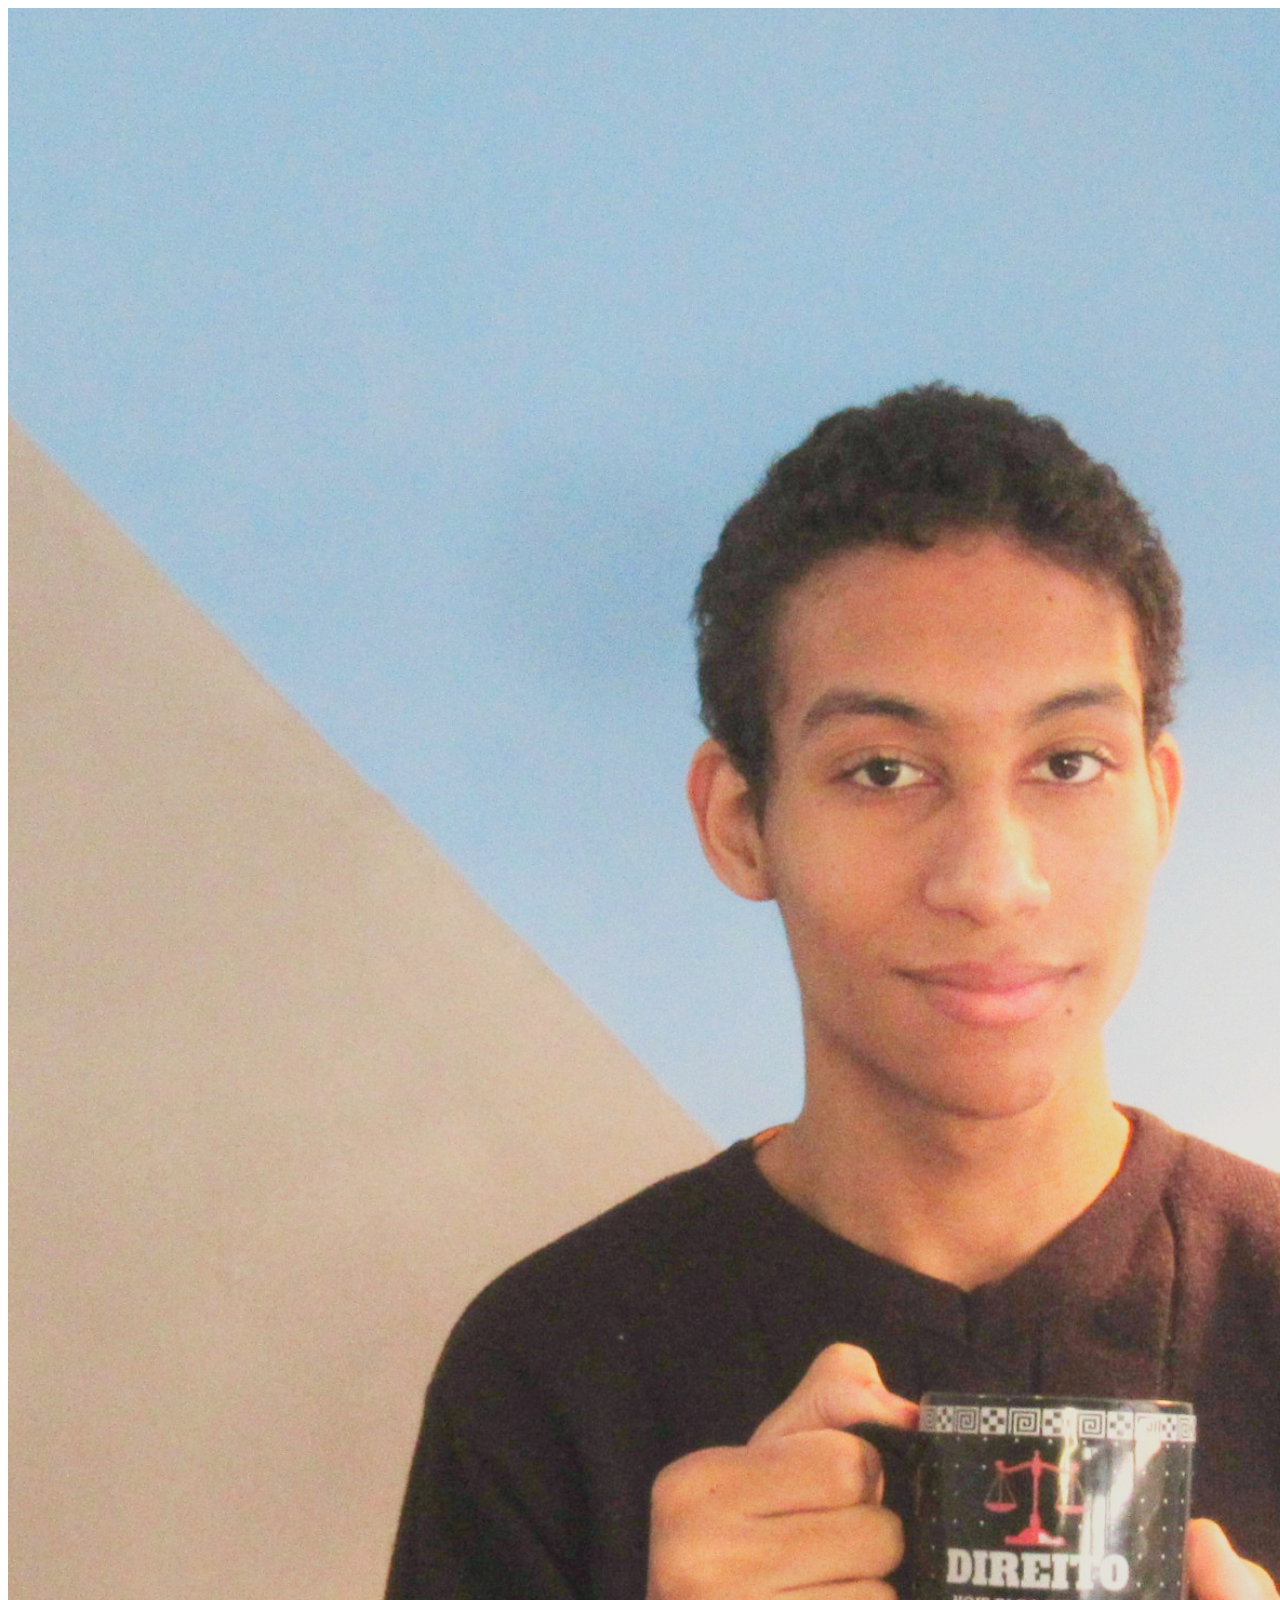
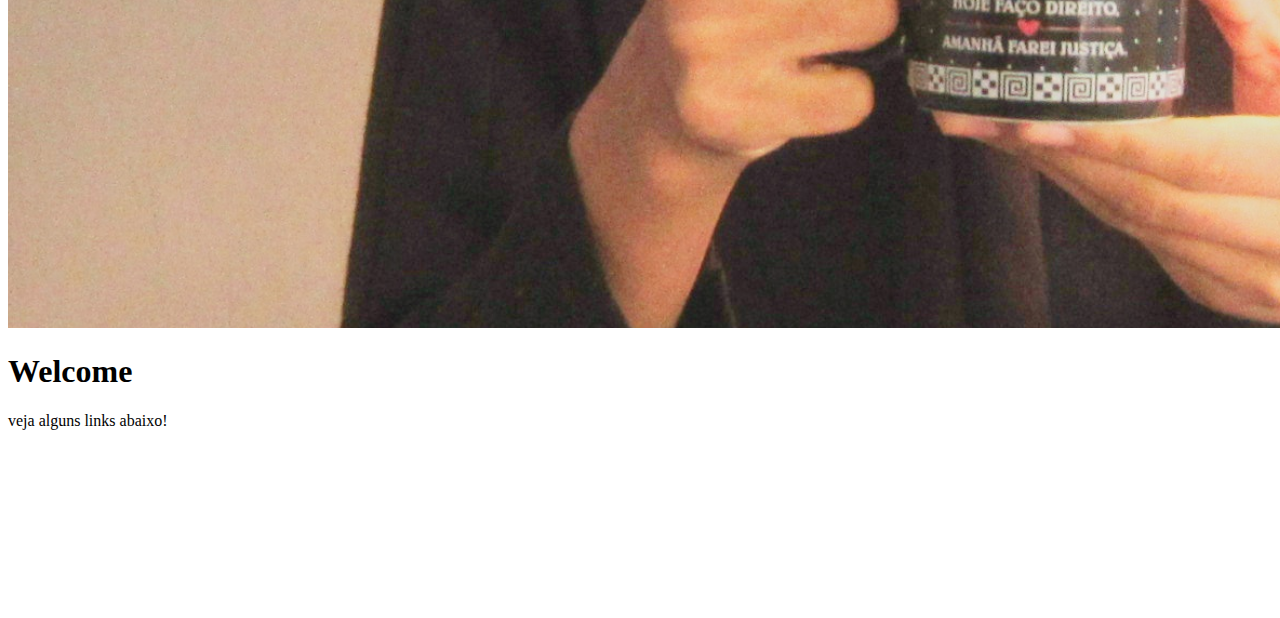
==== index.html @ 9b9a011a "Add files via upload" ====
<!DOCTYPE html>
<html lang="pt-br">

<head>
    <meta charset="UTF-8">
    <meta http-equiv="X-UA-Compatible" content="IE=edge">
    <style>
        @import url('https://fonts.googleapis.com/css2?family=Lobster&display=swap');
    </style>
    <style>
        @import url('https://fonts.googleapis.com/css2?family=Lobster&family=Syncopate&display=swap');
    </style>
    <link href="https://unpkg.com/aos@2.3.1/dist/aos.css" rel="stylesheet">
    <meta name="viewport" content="width=device-width, initial-scale=1.0">
    <link rel="stylesheet" href="style.css">
    <title>Douglas Amaro</title>
</head>

<body>
    <!-- aqui se inicia o cabeçalho da página, com a sua foto e com o titulo -->
    <div class="inicio">
        <div>
            <img src="eu.png" alt="eu" class="img">
        </div>
        <div class="neon">
            <h1>Welcome</h1>
            <p>veja alguns links abaixo!</p>
        </div>
    </div>



    <!-- aqui começa os links -->
    <div class=" links">
        <div class="link" data-aos="fade-up">
            <a href="https://github.com/douglasamaro" class="botao">GitHub</a>
        </div>
        <div class="link" data-aos="fade-up">
            <a href="mailto:douglaslaurindo288@gmail.com?Subject=Título%20da%20mensagem" target="_blank"
                class="botao">Email decontato</a>
        </div>
        <div class="link" data-aos="fade-up">
            <a href="https://github.com/douglasamaro/links" class="botao">Esse Código</a>
        </div>
        <div class="link" data-aos="fade-up">
            <a href="https://www.bible.com/pt/bible/111/GEN.1.NIV" class="botao">Vai ler a Bíblia</a>
        </div>
    </div>



    <!-- aqui se inicia as funções em js e integrações com a biblioteca AOS -->
    <script>
        window.scroll({
            top: 400,
            behavior: "smooth"
        });
    </script>
    <script src="https://unpkg.com/aos@2.3.1/dist/aos.js"></script>
    <script>
        AOS.init();
    </script>
</body>

</html>
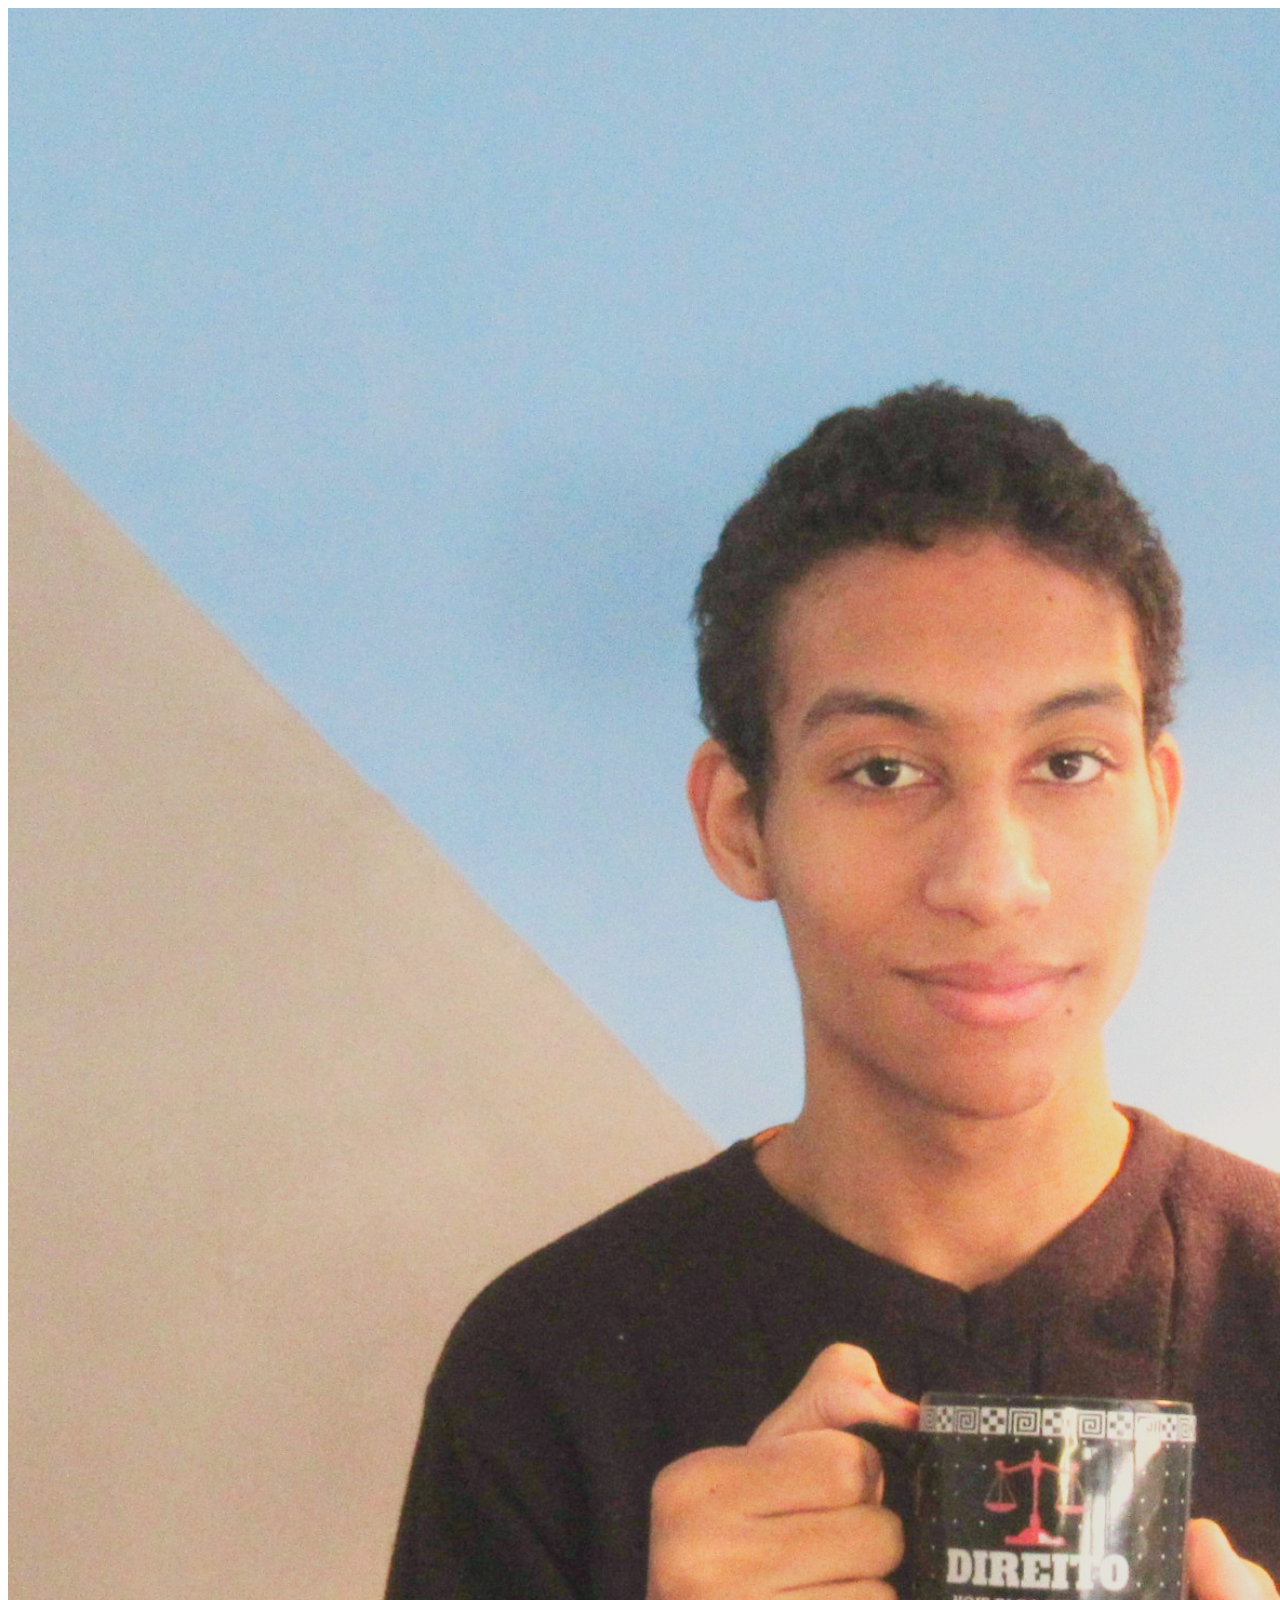
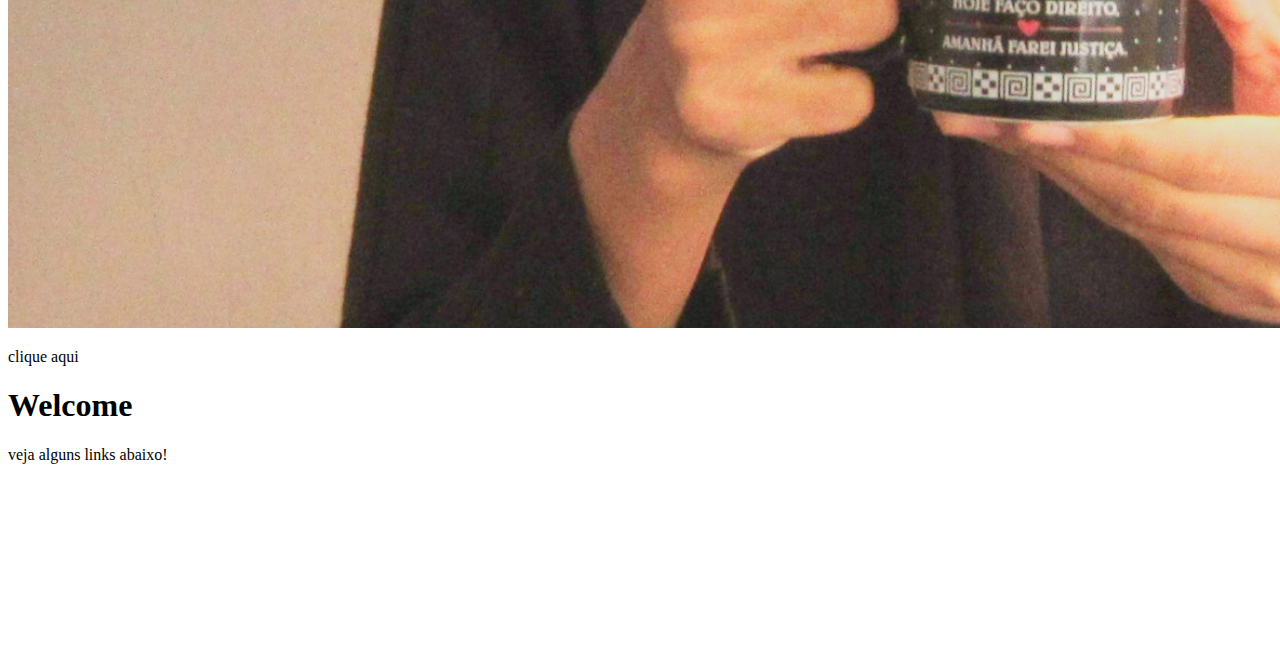
==== commit 44dae552: "Update index.html" ====
--- a/index.html
+++ b/index.html
@@ -22,7 +22,8 @@
         <div>
             <img src="eu.png" alt="eu" class="img">
         </div>
-        <div class="neon">
+        <div class="neon" onclick="clicar()">
+             <p>clique aqui</p>
             <h1>Welcome</h1>
             <p>veja alguns links abaixo!</p>
         </div>
@@ -51,10 +52,13 @@
 
     <!-- aqui se inicia as funções em js e integrações com a biblioteca AOS -->
     <script>
-        window.scroll({
-            top: 400,
-            behavior: "smooth"
-        });
+
+        function clicar() {
+            window.scroll({
+                top: 600,
+                behavior: "smooth"
+            });
+        }
     </script>
     <script src="https://unpkg.com/aos@2.3.1/dist/aos.js"></script>
     <script>
@@ -62,4 +66,4 @@
     </script>
 </body>
 
-</html>+</html>
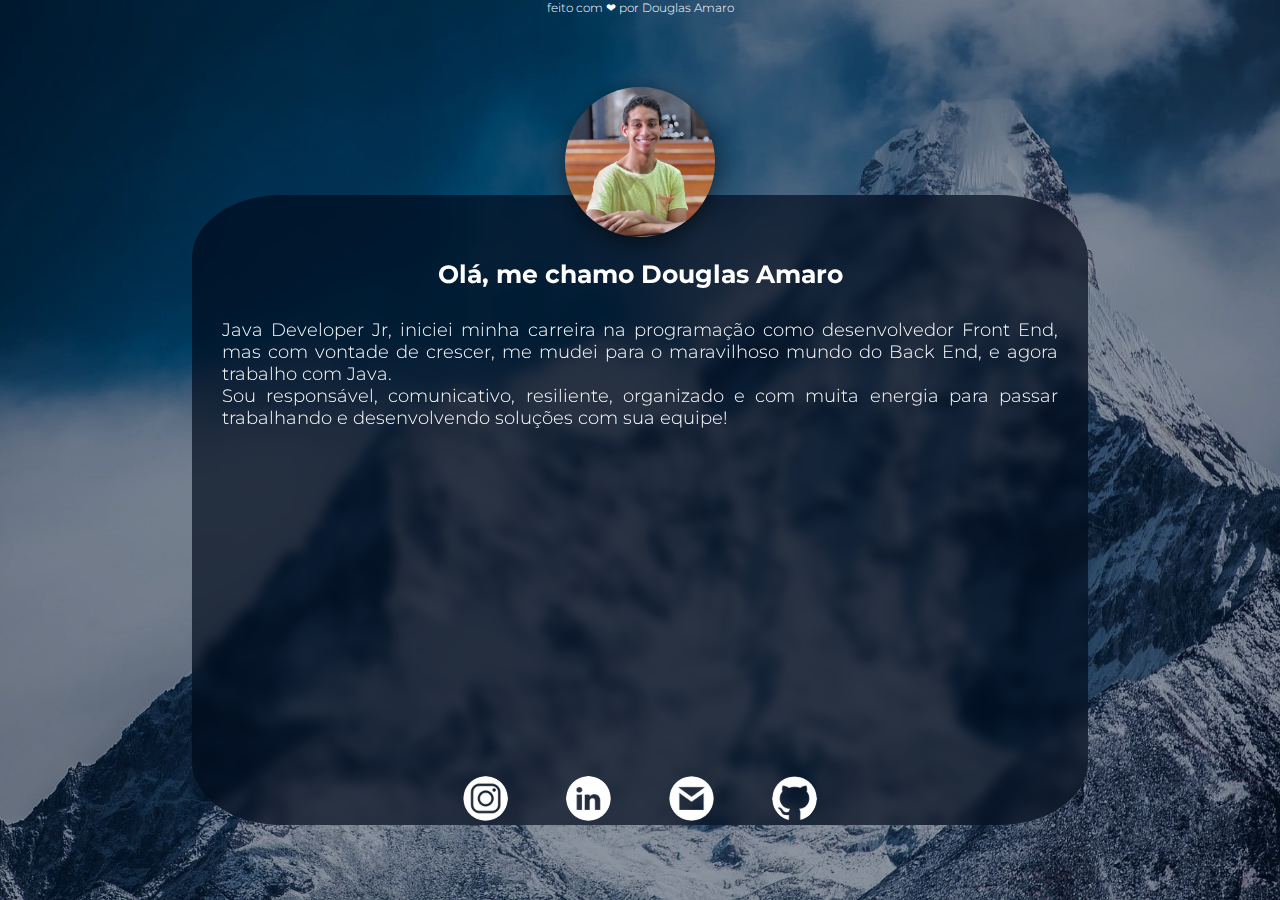
==== commit 1f3b4927: "Add files via upload" ====
--- a/index.html
+++ b/index.html
@@ -1,69 +1,34 @@
-<!DOCTYPE html>
-<html lang="pt-br">
-
-<head>
-    <meta charset="UTF-8">
-    <meta http-equiv="X-UA-Compatible" content="IE=edge">
-    <style>
-        @import url('https://fonts.googleapis.com/css2?family=Lobster&display=swap');
-    </style>
-    <style>
-        @import url('https://fonts.googleapis.com/css2?family=Lobster&family=Syncopate&display=swap');
-    </style>
-    <link href="https://unpkg.com/aos@2.3.1/dist/aos.css" rel="stylesheet">
-    <meta name="viewport" content="width=device-width, initial-scale=1.0">
-    <link rel="stylesheet" href="style.css">
-    <title>Douglas Amaro</title>
-</head>
-
-<body>
-    <!-- aqui se inicia o cabeçalho da página, com a sua foto e com o titulo -->
-    <div class="inicio">
-        <div>
-            <img src="eu.png" alt="eu" class="img">
-        </div>
-        <div class="neon" onclick="clicar()">
-             <p>clique aqui</p>
-            <h1>Welcome</h1>
-            <p>veja alguns links abaixo!</p>
-        </div>
-    </div>
-
-
-
-    <!-- aqui começa os links -->
-    <div class=" links">
-        <div class="link" data-aos="fade-up">
-            <a href="https://github.com/douglasamaro" class="botao">GitHub</a>
-        </div>
-        <div class="link" data-aos="fade-up">
-            <a href="mailto:douglaslaurindo288@gmail.com?Subject=Título%20da%20mensagem" target="_blank"
-                class="botao">Email decontato</a>
-        </div>
-        <div class="link" data-aos="fade-up">
-            <a href="https://github.com/douglasamaro/links" class="botao">Esse Código</a>
-        </div>
-        <div class="link" data-aos="fade-up">
-            <a href="https://www.bible.com/pt/bible/111/GEN.1.NIV" class="botao">Vai ler a Bíblia</a>
-        </div>
-    </div>
-
-
-
-    <!-- aqui se inicia as funções em js e integrações com a biblioteca AOS -->
-    <script>
-
-        function clicar() {
-            window.scroll({
-                top: 600,
-                behavior: "smooth"
-            });
-        }
-    </script>
-    <script src="https://unpkg.com/aos@2.3.1/dist/aos.js"></script>
-    <script>
-        AOS.init();
-    </script>
-</body>
-
-</html>
+<!DOCTYPE html>
+<html lang="pt-br">
+<head>
+    <meta charset="UTF-8">
+    <meta http-equiv="X-UA-Compatible" content="IE=edge">
+    <meta name="viewport" content="width=device-width, initial-scale=1.0">
+
+    <link rel="stylesheet" href="style.css">
+    <link rel="preconnect" href="https://fonts.googleapis.com">
+    <link rel="preconnect" href="https://fonts.gstatic.com" crossorigin>
+    <link href="https://fonts.googleapis.com/css2?family=Montserrat:wght@100;300;400;600;700;900&display=swap" rel="stylesheet"> 
+    <title>Douglas Amaro - Home</title>
+</head>
+<body>
+    <Section class="container">
+        <p class="final">feito com &#10084 por Douglas Amaro</p>
+        <div class="card">
+            <img src="drawable/douglas.jpeg" alt="Douglas Amaro" class="douglas-foto">
+            <h1>Olá, me chamo Douglas Amaro</h1>
+            <p>
+                Java Developer Jr, iniciei minha carreira na programação como desenvolvedor Front End, mas com vontade de crescer, me mudei para o maravilhoso mundo do Back End, e agora trabalho com Java. 
+                <br>
+                Sou responsável, comunicativo, resiliente, organizado e com muita energia para passar trabalhando e desenvolvendo soluções com sua equipe!
+            </p>
+            <div class="redes">
+                <a href="https://instagram.com/douglasamro/"><img src="drawable/instagram.png" alt="instagram"></a>
+                <a href="https://www.linkedin.com/in/douglas-laurindo-7b8aa3187/"><img src="drawable/linkedin.png" alt="linkedin"></a>
+                <a href="mailto:douglasamarolaurindo@gmail.com"><img src="drawable/email.png" alt="email"></a>
+                <a href="github.com/douglasamaro/"><img src="drawable/github.png" alt="github"></a>
+            </div>
+        </div>
+    </Section>
+</body>
+</html>--- a/style.css
+++ b/style.css
@@ -0,0 +1,126 @@
+* {
+    padding: 0px;
+    margin: 0px;
+    color: white;
+    font-family: 'Montserrat', sans-serif;
+
+}
+
+body {
+height: 100vh;
+width: 100%;
+max-width: 100%;
+min-width: 100%;
+background-position: center;
+background-repeat: no-repeat;
+background-size: cover;
+background-image: url(drawable/ama-dablam-gb8ae656c9_1920.jpg);
+}
+
+.container {
+    background-color: rgba(0, 20, 46, 0.438);
+    text-align: center;
+    position: relative;
+    height: 100%;
+}
+
+.final {
+    font-size: 12px;
+    font-weight: 300;
+    color: rgb(255, 255, 255);
+}
+
+.card {
+    width: 70%;
+    height: 70vh;
+    margin-left: 15%;
+    margin-right: 15%;
+    background-color: rgba(0, 10, 27, 0.685);
+    border-radius: 10%;
+    text-align: center;
+    place-items: center;
+    margin-top: 20vh;
+    backdrop-filter: blur(6px);
+    -webkit-backdrop-filter: blur(6px);
+    position: relative;
+}
+
+.card h1 {
+    margin-top: 2vh;
+    font-size: 25px;
+}
+
+.card p {
+    text-align: justify;
+    font-weight: 300;
+    padding: 30px;
+    font-size: 18px;
+}
+
+.douglas-foto {
+    margin-top: -12vh;
+    width: 150px;
+    height: 150px;
+    border-radius: 100%;
+    box-shadow: 1px 5px 25px rgba(0, 0, 0, 0.541);
+}
+
+.redes {
+    width: 100%;
+    position: absolute;
+    bottom: 0;
+    justify-content: space-between;
+}
+
+.redes a {
+    margin-left: 3%;
+    margin-right: 3%;
+}
+
+.redes a img {
+    width: 45px;
+    height: 45px;
+    border-radius: 100%;
+    transition: all 400ms;
+}
+
+.redes a img:hover {
+    box-shadow: 1px 5px 25px rgb(255, 255, 255);
+}
+
+@media screen and (max-width: 600px) {
+
+    .final {
+        font-size: 9px;
+        font-weight: 300;
+    }
+
+    .card {
+        height: 60vh;
+    }
+
+    .card h1 {
+        margin-top: 2vh;
+        font-size: 18px;
+    }
+    
+    .card p {
+        text-align: justify;
+        font-weight: 300;
+        padding: 30px;
+        font-size: 13px;
+    }
+
+    .douglas-foto {
+        margin-top: -10vh;
+        width: 100px;
+        height: 100px;
+    }
+
+    .redes a img {
+        width: 30px;
+        height: 30px;
+        border-radius: 100%;
+        transition: all 400ms;
+    }
+}
